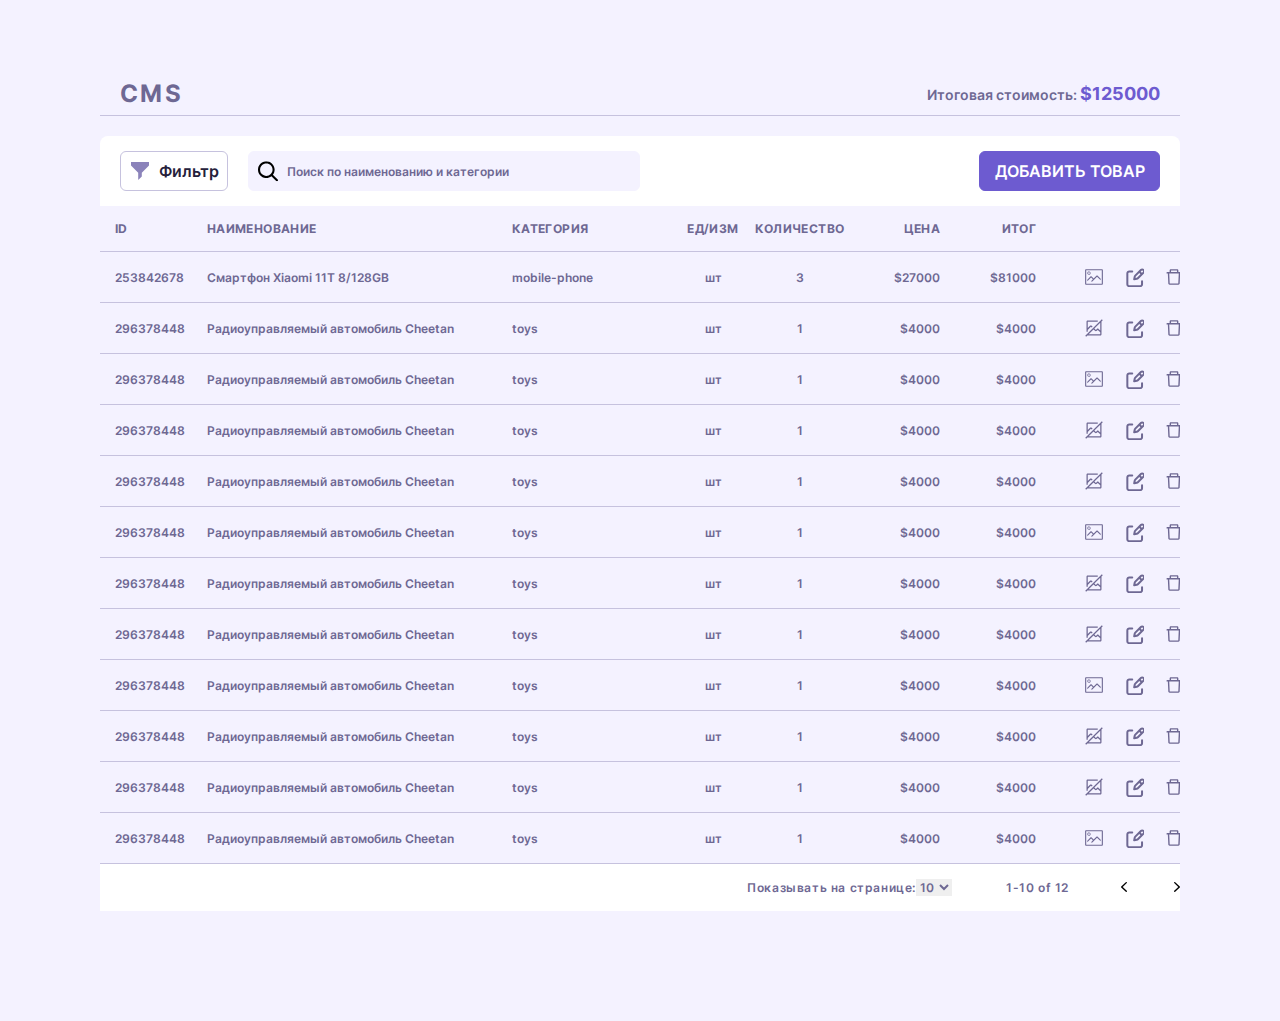
==== index copy.html @ 01996b30 "CRM create  js" ====
<!DOCTYPE html>
<html lang="ru">
<head>
  <meta charset="UTF-8">
  <meta http-equiv="X-UA-Compatible" content="IE=edge">
  <meta name="viewport" content="width=device-width, initial-scale=1.0">

  <link rel="preload" href="fonts/inter-v12-latin_cyrillic-600.woff2" as="font" type="font/woff2" crossorigin>
  <link rel="preload" href="fonts/inter-v12-latin_cyrillic-700.woff2" as="font" type="font/woff2" crossorigin>

  <link rel="stylesheet" href="index.css">
  <script src="js/index.js" defer></script>
  <title>CRM</title>
</head>
<body>

  <section class="cms">
    </section>

  <div class="overlay ">
    <div class="modal">
      <div class="modal__container">
        <div  class="modal__group">
          <h2 class="modal__title">Добавить ТОВАР</h2>

          <p class="modal__text">ID:<span class="modal__id">201910241</span></p>
  
          <button class="button modal__button" type="button">
            <svg width="20" height="20" viewBox="0 0 20 20" fill="none" xmlns="http://www.w3.org/2000/svg">
              <path d="M15.5629 4.86078L17.6394 6.93629L15.5629 4.86078ZM16.8982 3.03233L11.2834 8.64709C10.9933 8.9368 10.7955 9.3059 10.7148 9.70789L10.1962 12.304L12.7923 11.7844C13.1942 11.704 13.5629 11.5069 13.8531 11.2167L19.4678 5.60196C19.6366 5.43324 19.7704 5.23293 19.8617 5.01248C19.953 4.79203 20 4.55576 20 4.31714C20 4.07853 19.953 3.84225 19.8617 3.6218C19.7704 3.40136 19.6366 3.20105 19.4678 3.03233C19.2991 2.8636 19.0988 2.72976 18.8784 2.63845C18.6579 2.54714 18.4216 2.50014 18.183 2.50014C17.9444 2.50014 17.7081 2.54714 17.4877 2.63845C17.2672 2.72976 17.0669 2.8636 16.8982 3.03233V3.03233Z" stroke="currentColor" stroke-width="2" stroke-linecap="round" stroke-linejoin="round"/>
              <path d="M18.0394 14.2648V17.206C18.0394 17.726 17.8328 18.2248 17.4651 18.5925C17.0973 18.9602 16.5986 19.1668 16.0786 19.1668H5.29415C4.77411 19.1668 4.27537 18.9602 3.90765 18.5925C3.53993 18.2248 3.33334 17.726 3.33334 17.206V6.42157C3.33334 5.90154 3.53993 5.4028 3.90765 5.03508C4.27537 4.66735 4.77411 4.46077 5.29415 4.46077H8.23535" stroke="currentColor" stroke-width="2" stroke-linecap="round" stroke-linejoin="round"/>
            </svg>                  
          </button>
        </div>

        <button class="modal__close" type="button" aria-label="Закрыть">
          <svg width="24" height="24" viewBox="0 0 24 24" fill="currentColor" xmlns="http://www.w3.org/2000/svg">
            <path d="M2 2L22 22" stroke="#currentColor" stroke-width="3" stroke-linecap="round"/>
            <path d="M2 22L22 2" stroke="#currentColor" stroke-width="3" stroke-linecap="round"/>
            </svg>          
        </button>


          <form class="modal__form form" action="https://jsonplaceholder.typicode.com/posts" method="post">
            <fieldset class="form__group">
              <div class="group group_name">
                <label class="form__label" for="name">Наименование</label>
                <input class="form__input" type="text" name="name" id="name" required>
              </div>

              <div class="group group_category">
                <label class="form__label" for="category">Категория</label>
                <input class="form__input" type="text" name="category" id="category" required>
              </div>

                <div class="group group_units">
                <label class="form__label" for="units">Единицы измерения</label>
                <input class="form__input" type="text" name="units" id="units" required>
              </div>
  
              <div class="group group_discount">
                <label class="form__label" for="discount">Дисконт </label>
                <div class="group-container">
                  <input class="form__checkbox" type="checkbox" aria-label="Добавить скидку">
                  <input class="form__input" type="text" name="discount" id="discount" disabled required>
                </div>  
              </div>

              <div class="group group_description">
                <label class="form__label" for="description">Описание </label>
                <textarea class="form__input" name="description" id="description" cols="30" rows="5" required></textarea>
                </div>

              <div class="group group_count">
                <label class="form__label" for="count">Количество </label>
                <input class="form__input" type="number" name="count" id="count" required>
              </div>

              <div class="group group_price">
                <label class="form__label" for="price">Цена </label>
                <input class="form__input" type="number" name="price" id="price" required>
              </div>
              
              <div  class="group group_add-img">
                <label class="form__label-img" for="add-img">Добавить изображение</label>
                <input  class="visually-hidden" type="file" id="add-img">  
              </div>
            </fieldset>
            <fieldset class="form__group-2">
              <p class="form__text">Итоговая стоимость: <span class="form__text-price">$ 900.00</span></p>
              <button class="button-add-product" type="submit" formtarget="_blank">Добавить товар</button>  
            </fieldset>
          </form>
      </div>
    </div>
  </div>

</body>
</html>
---- index.css ----
@import url("style/var.css");
@import url("style/normalize.css");
@import url("style/global.css");
@import url("style/overlay.css");
@import url("style/modal.css");
@import url("style/smc.css");
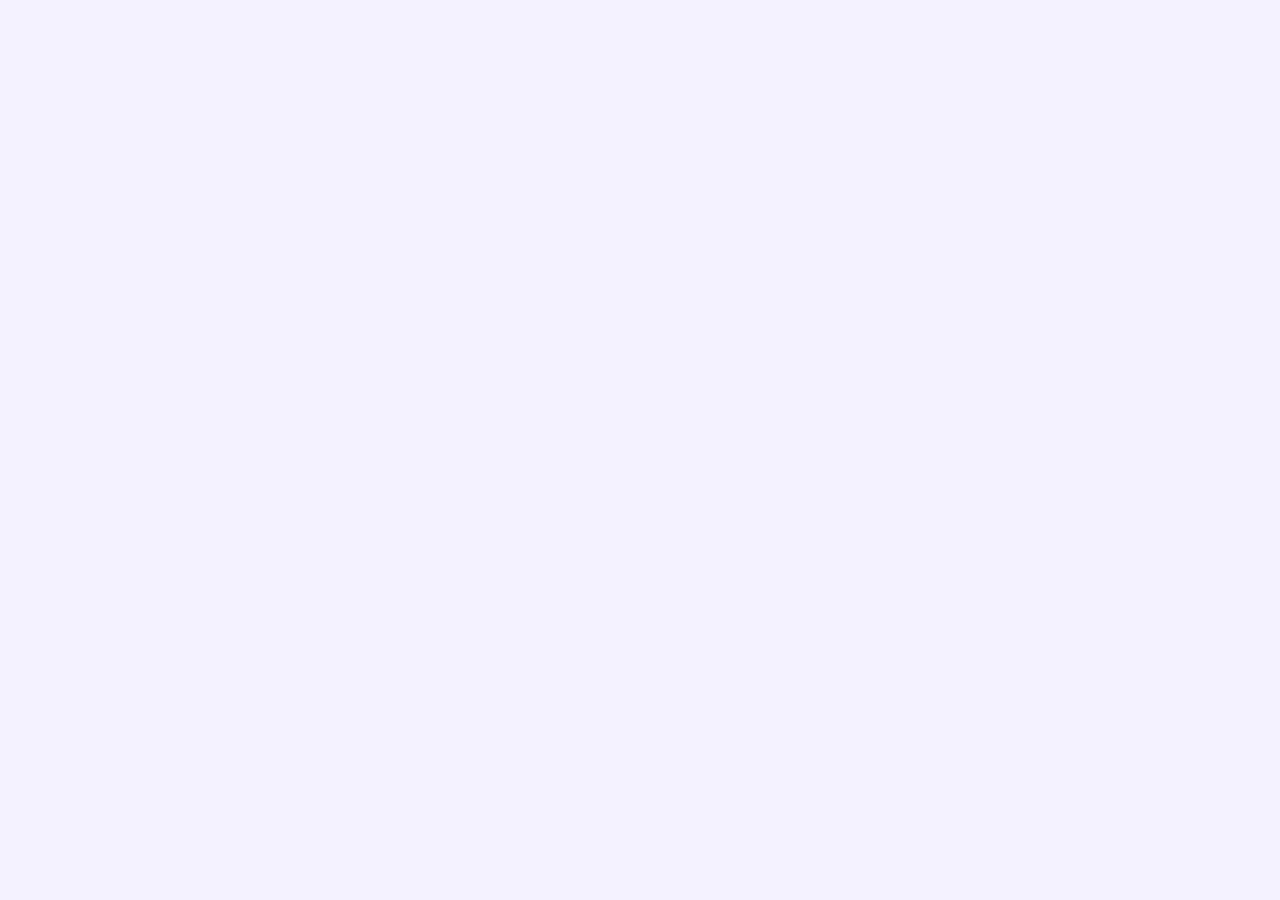
==== commit 344838c3: "fixed atribute for of label" ====
--- a/index copy.html
+++ b/index copy.html
@@ -9,7 +9,7 @@
   <link rel="preload" href="fonts/inter-v12-latin_cyrillic-700.woff2" as="font" type="font/woff2" crossorigin>
 
   <link rel="stylesheet" href="index.css">
-  <script src="js/index.js" defer></script>
+  <script src="js/indexAlt.js" defer></script>
   <title>CRM</title>
 </head>
 <body>
